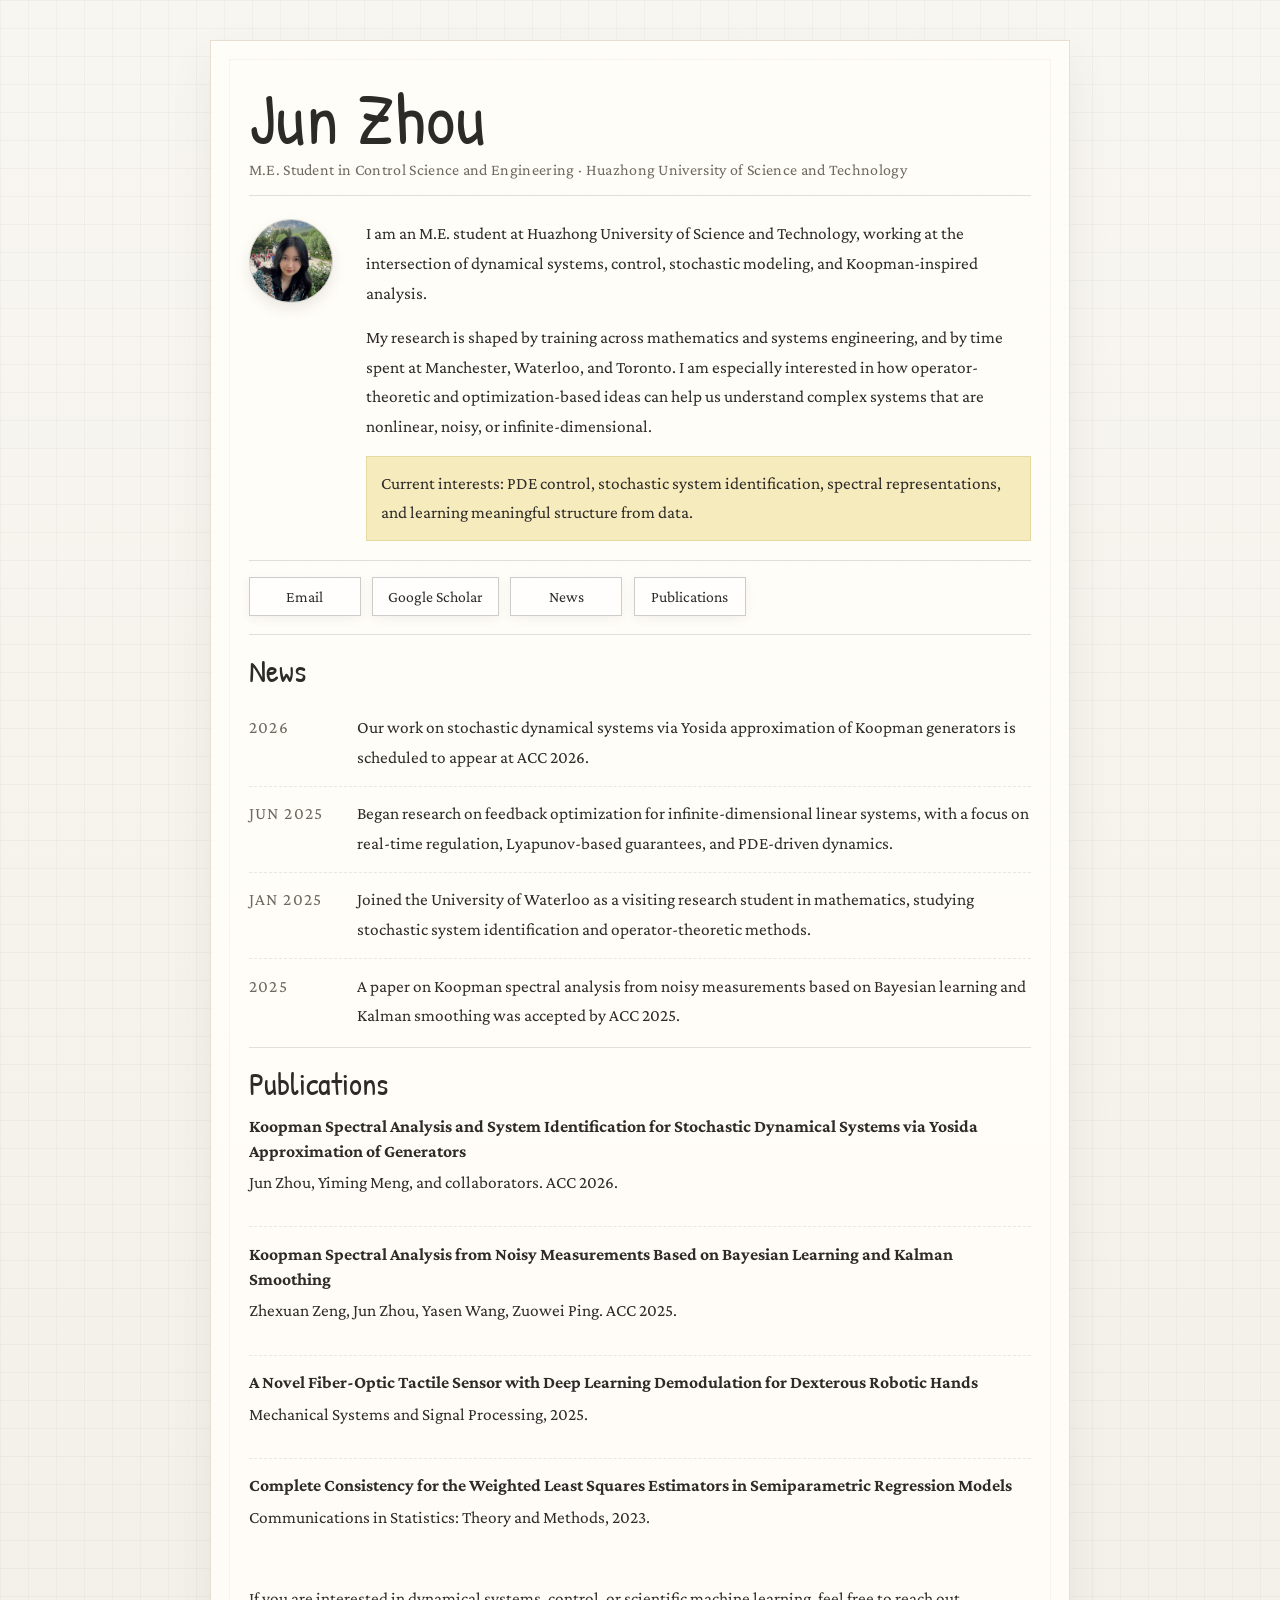
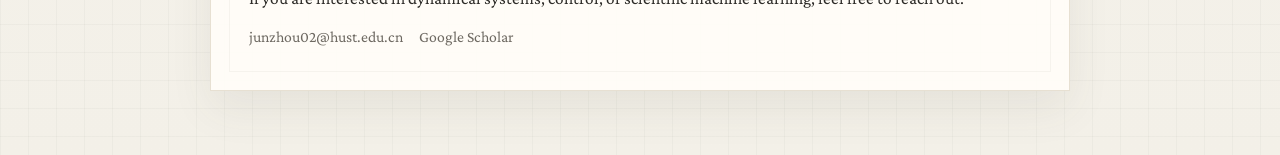
==== index.html @ c7806acb "Replace CV links with Google Scholar" ====
<!DOCTYPE html>
<html lang="en">
  <head>
    <meta charset="UTF-8" />
    <meta name="viewport" content="width=device-width, initial-scale=1.0" />
    <title>Jun Zhou</title>
    <meta
      name="description"
      content="Jun Zhou's academic homepage with a quiet notebook-inspired design."
    />
    <link rel="preconnect" href="https://fonts.googleapis.com" />
    <link rel="preconnect" href="https://fonts.gstatic.com" crossorigin />
    <link
      href="https://fonts.googleapis.com/css2?family=Crimson+Pro:wght@400;500;600;700&family=Patrick+Hand&display=swap"
      rel="stylesheet"
    />
    <link rel="stylesheet" href="./styles.css" />
  </head>
  <body>
    <div class="page-shell">
      <main class="paper">
        <header class="page-header">
          <h1>Jun Zhou</h1>
          <p class="page-subtitle">
            M.E. Student in Control Science and Engineering · Huazhong University
            of Science and Technology
          </p>
        </header>

        <section class="intro-section">
          <div class="portrait-column">
            <img class="portrait" src="./assets/xiaobao.png" alt="Portrait of Jun Zhou" />
          </div>

          <div class="intro-column">
            <p>
              I am an M.E. student at Huazhong University of Science and
              Technology, working at the intersection of dynamical systems,
              control, stochastic modeling, and Koopman-inspired analysis.
            </p>
            <p>
              My research is shaped by training across mathematics and systems
              engineering, and by time spent at Manchester, Waterloo, and
              Toronto. I am especially interested in how operator-theoretic and
              optimization-based ideas can help us understand complex systems
              that are nonlinear, noisy, or infinite-dimensional.
            </p>
            <div class="highlight-box">
              <p>
                Current interests: PDE control, stochastic system
                identification, spectral representations, and learning
                meaningful structure from data.
              </p>
            </div>
          </div>
        </section>

        <section class="button-section" aria-label="Quick links">
          <a class="link-button" href="mailto:junzhou02@hust.edu.cn">Email</a>
          <a
            class="link-button"
            href="https://scholar.google.com/scholar?q=Jun+Zhou+Koopman+Huazhong+University+of+Science+and+Technology"
            target="_blank"
            rel="noreferrer"
          >
            Google Scholar
          </a>
          <a class="link-button" href="#news">News</a>
          <a class="link-button" href="#publications">Publications</a>
        </section>

        <section class="content-section" id="news">
          <div class="section-heading">
            <h2>News</h2>
          </div>
          <div class="section-body news-list">
            <article class="news-item">
              <p class="news-date">2026</p>
              <div class="news-content">
                <p>
                  Our work on stochastic dynamical systems via Yosida
                  approximation of Koopman generators is scheduled to appear at
                  ACC 2026.
                </p>
              </div>
            </article>
            <article class="news-item">
              <p class="news-date">Jun 2025</p>
              <div class="news-content">
                <p>
                  Began research on feedback optimization for
                  infinite-dimensional linear systems, with a focus on
                  real-time regulation, Lyapunov-based guarantees, and
                  PDE-driven dynamics.
                </p>
              </div>
            </article>
            <article class="news-item">
              <p class="news-date">Jan 2025</p>
              <div class="news-content">
                <p>
                  Joined the University of Waterloo as a visiting research
                  student in mathematics, studying stochastic system
                  identification and operator-theoretic methods.
                </p>
              </div>
            </article>
            <article class="news-item">
              <p class="news-date">2025</p>
              <div class="news-content">
                <p>
                  A paper on Koopman spectral analysis from noisy measurements
                  based on Bayesian learning and Kalman smoothing was accepted
                  by ACC 2025.
                </p>
              </div>
            </article>
          </div>
        </section>

        <section class="content-section" id="publications">
          <div class="section-heading">
            <h2>Publications</h2>
          </div>
          <div class="section-body publications-list">
            <article class="publication-item">
              <h3>
                Koopman Spectral Analysis and System Identification for
                Stochastic Dynamical Systems via Yosida Approximation of
                Generators
              </h3>
              <p>Jun Zhou, Yiming Meng, and collaborators. ACC 2026.</p>
            </article>
            <article class="publication-item">
              <h3>
                Koopman Spectral Analysis from Noisy Measurements Based on
                Bayesian Learning and Kalman Smoothing
              </h3>
              <p>Zhexuan Zeng, Jun Zhou, Yasen Wang, Zuowei Ping. ACC 2025.</p>
            </article>
            <article class="publication-item">
              <h3>
                A Novel Fiber-Optic Tactile Sensor with Deep Learning
                Demodulation for Dexterous Robotic Hands
              </h3>
              <p>Mechanical Systems and Signal Processing, 2025.</p>
            </article>
            <article class="publication-item">
              <h3>
                Complete Consistency for the Weighted Least Squares Estimators
                in Semiparametric Regression Models
              </h3>
              <p>Communications in Statistics: Theory and Methods, 2023.</p>
            </article>
          </div>
        </section>

        <footer class="page-footer">
          <p>
            If you are interested in dynamical systems, control, or scientific
            machine learning, feel free to reach out.
          </p>
          <div class="footer-links">
            <a href="mailto:junzhou02@hust.edu.cn">junzhou02@hust.edu.cn</a>
            <a
              href="https://scholar.google.com/scholar?q=Jun+Zhou+Koopman+Huazhong+University+of+Science+and+Technology"
              target="_blank"
              rel="noreferrer"
            >
              Google Scholar
            </a>
          </div>
        </footer>
      </main>
    </div>
  </body>
</html>
---- styles.css ----
:root {
  --bg: #f5f3ed;
  --paper: rgba(255, 253, 248, 0.93);
  --paper-edge: #e7e0d2;
  --ink: #2d2b28;
  --muted: #6e6962;
  --line: rgba(45, 43, 40, 0.14);
  --line-soft: rgba(45, 43, 40, 0.1);
  --highlight: rgba(241, 225, 153, 0.62);
  --highlight-border: rgba(188, 171, 101, 0.3);
  --shadow: 0 18px 40px rgba(80, 74, 60, 0.08);
}

* {
  box-sizing: border-box;
}

body {
  margin: 0;
  font-family: "Crimson Pro", Georgia, serif;
  color: var(--ink);
  background:
    linear-gradient(rgba(60, 58, 54, 0.035) 1px, transparent 1px),
    linear-gradient(90deg, rgba(60, 58, 54, 0.035) 1px, transparent 1px),
    linear-gradient(180deg, #f8f6f1 0%, #f3f0e8 100%);
  background-size: 28px 28px, 28px 28px, 100% 100%;
}

body::before {
  content: "";
  position: fixed;
  inset: 0;
  pointer-events: none;
  opacity: 0.1;
  background-image:
    radial-gradient(circle at 20% 18%, rgba(0, 0, 0, 0.06) 0.04rem, transparent 0.08rem),
    radial-gradient(circle at 68% 62%, rgba(0, 0, 0, 0.04) 0.04rem, transparent 0.08rem);
  background-size: 11rem 11rem, 13rem 13rem;
}

a {
  color: inherit;
  text-decoration: none;
}

.page-shell {
  min-height: 100vh;
  padding: 2.5rem 1rem 4rem;
}

.paper {
  width: min(860px, 100%);
  margin: 0 auto;
  padding: 2.7rem 2.35rem 2.8rem;
  background: var(--paper);
  border: 1px solid var(--paper-edge);
  box-shadow: var(--shadow);
  position: relative;
}

.paper::before {
  content: "";
  position: absolute;
  inset: 18px;
  border: 1px solid rgba(45, 43, 40, 0.045);
  pointer-events: none;
}

.page-header {
  padding-bottom: 1.05rem;
  border-bottom: 1px solid var(--line);
}

.page-header h1 {
  margin: 0;
  font-family: "Patrick Hand", cursive;
  font-size: clamp(3.2rem, 10vw, 4.5rem);
  font-weight: 400;
  line-height: 0.95;
  letter-spacing: 0.01em;
}

.page-subtitle {
  margin: 0.55rem 0 0;
  font-size: 1rem;
  color: var(--muted);
  letter-spacing: 0.02em;
}

.intro-section {
  display: grid;
  grid-template-columns: 96px minmax(0, 1fr);
  gap: 1.35rem;
  padding: 1.45rem 0 1.2rem;
  border-bottom: 1px solid var(--line);
}

.portrait {
  width: 84px;
  height: 84px;
  display: block;
  object-fit: cover;
  border-radius: 50%;
  border: 1px solid rgba(45, 43, 40, 0.22);
  box-shadow: 0 6px 14px rgba(45, 43, 40, 0.1);
}

.intro-column p,
.section-body p,
.page-footer p {
  margin: 0 0 0.9rem;
  font-size: 1.08rem;
  line-height: 1.72;
}

.highlight-box {
  margin-top: 0.5rem;
  padding: 0.72rem 0.88rem;
  background: var(--highlight);
  border: 1px solid var(--highlight-border);
}

.highlight-box p {
  margin: 0;
}

.button-section {
  display: flex;
  flex-wrap: wrap;
  gap: 0.7rem;
  padding: 1rem 0 1.15rem;
  border-bottom: 1px solid var(--line);
}

.link-button {
  display: inline-flex;
  align-items: center;
  justify-content: center;
  min-width: 112px;
  padding: 0.62rem 0.95rem;
  border: 1px solid rgba(45, 43, 40, 0.24);
  background: rgba(255, 255, 255, 0.72);
  box-shadow: 0 3px 10px rgba(45, 43, 40, 0.06);
  font-size: 0.98rem;
  transition: transform 140ms ease, background-color 140ms ease;
}

.link-button:hover {
  background: rgba(255, 255, 255, 0.95);
  transform: translateY(-1px);
}

.content-section {
  padding: 1.25rem 0 0.2rem;
  border-bottom: 1px solid var(--line);
}

.content-section:last-of-type {
  border-bottom: 0;
}

.section-heading {
  margin-bottom: 0.85rem;
}

.section-heading h2 {
  margin: 0;
  font-family: "Patrick Hand", cursive;
  font-size: 2rem;
  font-weight: 400;
  line-height: 1;
}

.section-body {
  padding-left: 0;
}

.news-list {
  display: grid;
}

.news-item {
  display: grid;
  grid-template-columns: 92px minmax(0, 1fr);
  gap: 1.05rem;
  padding: 0.8rem 0;
  border-bottom: 1px dashed var(--line-soft);
}

.news-item:last-child {
  border-bottom: 0;
}

.news-date {
  margin: 0;
  font-size: 0.94rem;
  letter-spacing: 0.08em;
  text-transform: uppercase;
  color: var(--muted);
}

.news-content p {
  margin: 0;
}

.publications-list {
  display: grid;
}

.publication-item {
  padding: 0 0 0.9rem;
  margin-bottom: 0.9rem;
  border-bottom: 1px dashed var(--line-soft);
}

.publication-item:last-child {
  margin-bottom: 0;
  border-bottom: 0;
}

.publication-item h3 {
  margin: 0 0 0.28rem;
  font-size: 1.1rem;
  line-height: 1.42;
}

.page-footer {
  padding-top: 1.2rem;
}

.footer-links {
  display: flex;
  flex-wrap: wrap;
  gap: 1rem;
  font-size: 0.98rem;
  color: var(--muted);
}

.footer-links a:hover {
  text-decoration: underline;
}

@media (max-width: 720px) {
  .paper {
    padding: 1.55rem 1.1rem 1.9rem;
  }

  .intro-section,
  .news-item {
    grid-template-columns: 1fr;
    gap: 0.45rem;
  }

  .portrait {
    width: 78px;
    height: 78px;
  }
}
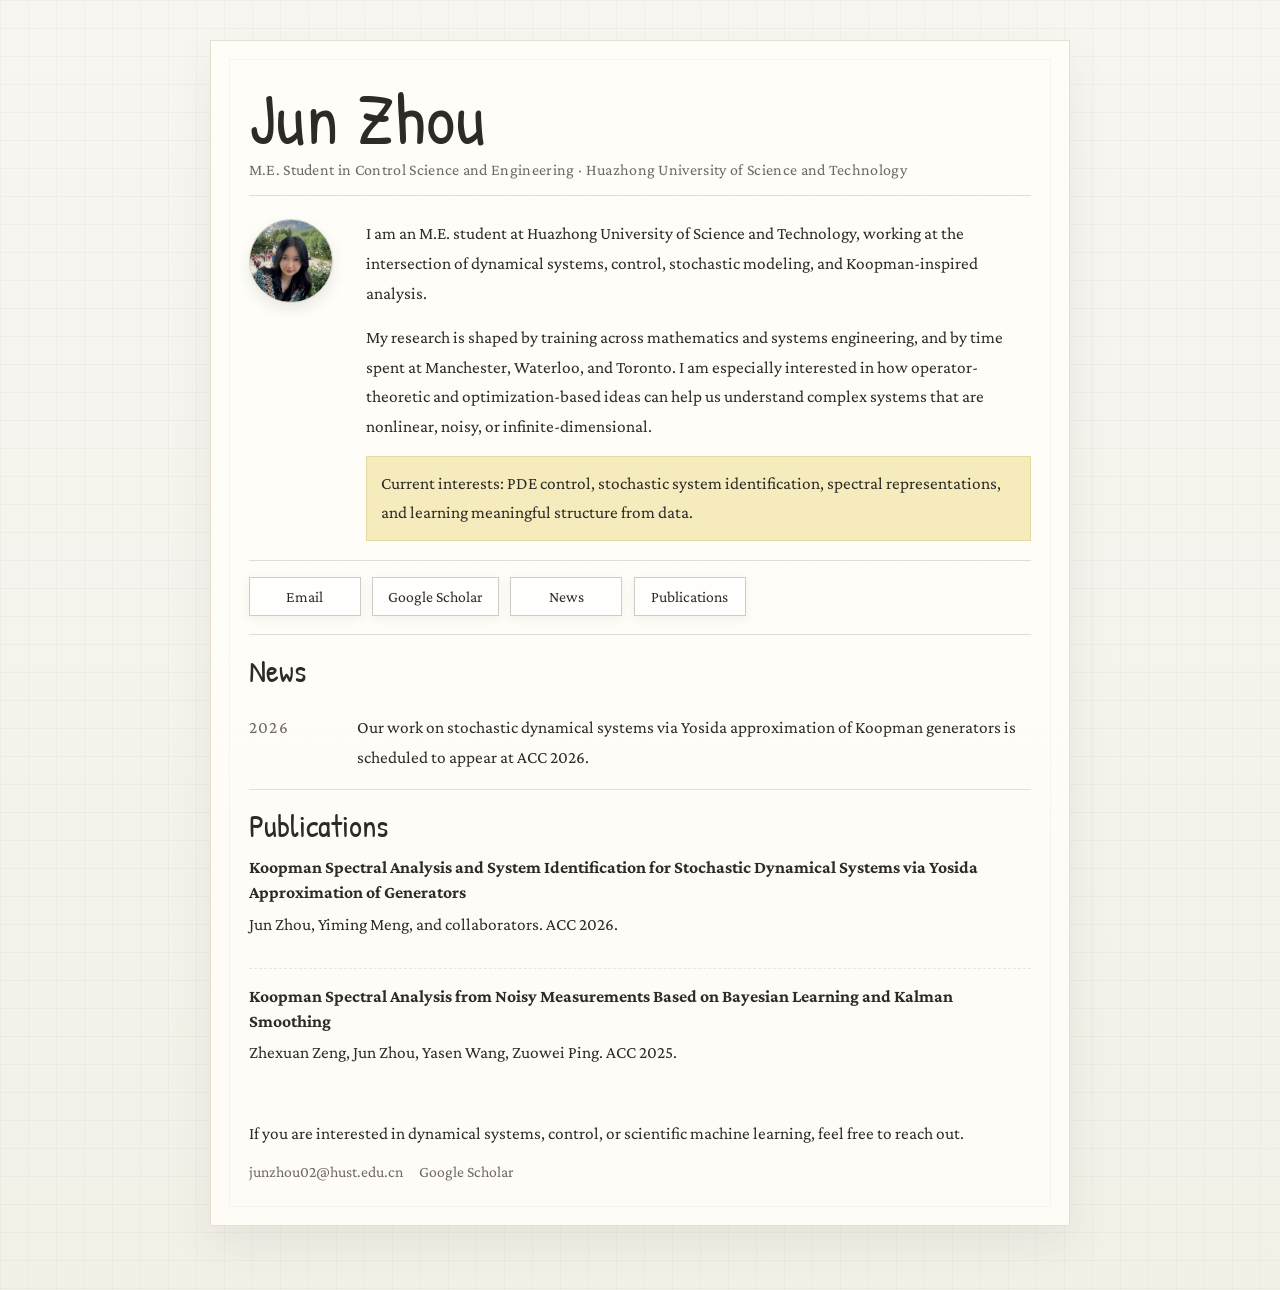
==== commit 696739c4: "Trim homepage content and use exact Scholar link" ====
--- a/index.html
+++ b/index.html
@@ -59,7 +59,7 @@
           <a class="link-button" href="mailto:junzhou02@hust.edu.cn">Email</a>
           <a
             class="link-button"
-            href="https://scholar.google.com/scholar?q=Jun+Zhou+Koopman+Huazhong+University+of+Science+and+Technology"
+            href="https://scholar.google.com/citations?user=ydl2Me7IHVMC&hl=zh-CN"
             target="_blank"
             rel="noreferrer"
           >
@@ -81,37 +81,6 @@
                   Our work on stochastic dynamical systems via Yosida
                   approximation of Koopman generators is scheduled to appear at
                   ACC 2026.
-                </p>
-              </div>
-            </article>
-            <article class="news-item">
-              <p class="news-date">Jun 2025</p>
-              <div class="news-content">
-                <p>
-                  Began research on feedback optimization for
-                  infinite-dimensional linear systems, with a focus on
-                  real-time regulation, Lyapunov-based guarantees, and
-                  PDE-driven dynamics.
-                </p>
-              </div>
-            </article>
-            <article class="news-item">
-              <p class="news-date">Jan 2025</p>
-              <div class="news-content">
-                <p>
-                  Joined the University of Waterloo as a visiting research
-                  student in mathematics, studying stochastic system
-                  identification and operator-theoretic methods.
-                </p>
-              </div>
-            </article>
-            <article class="news-item">
-              <p class="news-date">2025</p>
-              <div class="news-content">
-                <p>
-                  A paper on Koopman spectral analysis from noisy measurements
-                  based on Bayesian learning and Kalman smoothing was accepted
-                  by ACC 2025.
                 </p>
               </div>
             </article>
@@ -138,20 +107,6 @@
               </h3>
               <p>Zhexuan Zeng, Jun Zhou, Yasen Wang, Zuowei Ping. ACC 2025.</p>
             </article>
-            <article class="publication-item">
-              <h3>
-                A Novel Fiber-Optic Tactile Sensor with Deep Learning
-                Demodulation for Dexterous Robotic Hands
-              </h3>
-              <p>Mechanical Systems and Signal Processing, 2025.</p>
-            </article>
-            <article class="publication-item">
-              <h3>
-                Complete Consistency for the Weighted Least Squares Estimators
-                in Semiparametric Regression Models
-              </h3>
-              <p>Communications in Statistics: Theory and Methods, 2023.</p>
-            </article>
           </div>
         </section>
 
@@ -163,7 +118,7 @@
           <div class="footer-links">
             <a href="mailto:junzhou02@hust.edu.cn">junzhou02@hust.edu.cn</a>
             <a
-              href="https://scholar.google.com/scholar?q=Jun+Zhou+Koopman+Huazhong+University+of+Science+and+Technology"
+              href="https://scholar.google.com/citations?user=ydl2Me7IHVMC&hl=zh-CN"
               target="_blank"
               rel="noreferrer"
             >
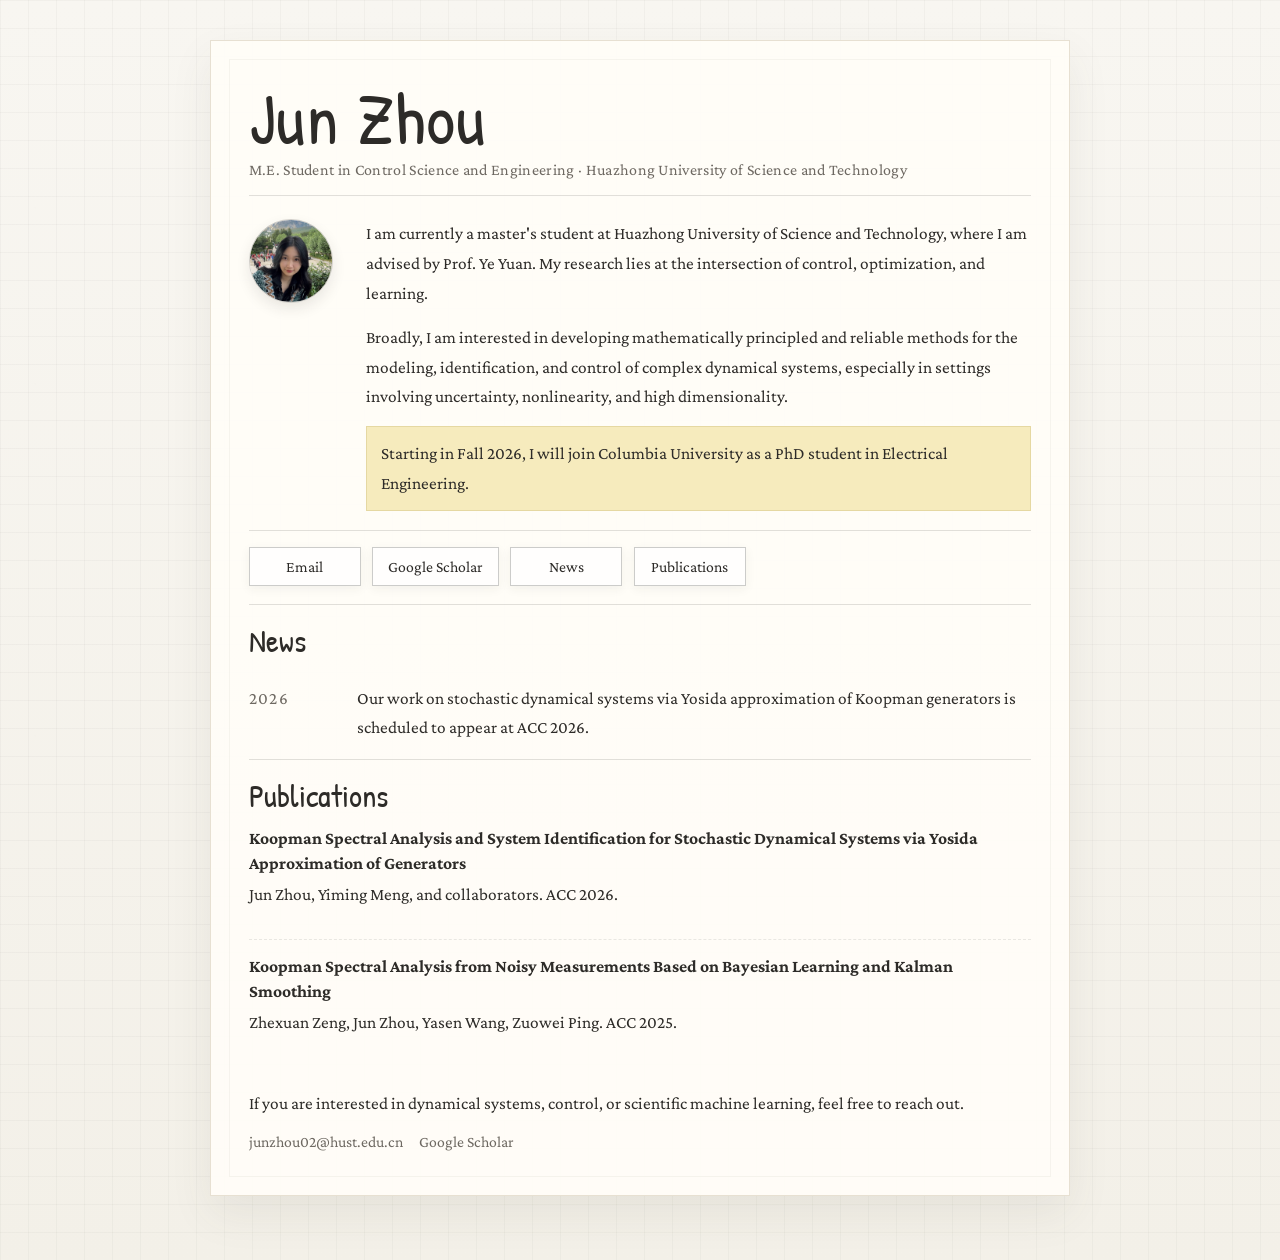
==== commit e5cbdf4b: "Refine homepage biography" ====
--- a/index.html
+++ b/index.html
@@ -34,22 +34,21 @@
 
           <div class="intro-column">
             <p>
-              I am an M.E. student at Huazhong University of Science and
-              Technology, working at the intersection of dynamical systems,
-              control, stochastic modeling, and Koopman-inspired analysis.
+              I am currently a master's student at Huazhong University of
+              Science and Technology, where I am advised by Prof. Ye Yuan. My
+              research lies at the intersection of control, optimization, and
+              learning.
             </p>
             <p>
-              My research is shaped by training across mathematics and systems
-              engineering, and by time spent at Manchester, Waterloo, and
-              Toronto. I am especially interested in how operator-theoretic and
-              optimization-based ideas can help us understand complex systems
-              that are nonlinear, noisy, or infinite-dimensional.
+              Broadly, I am interested in developing mathematically principled
+              and reliable methods for the modeling, identification, and
+              control of complex dynamical systems, especially in settings
+              involving uncertainty, nonlinearity, and high dimensionality.
             </p>
             <div class="highlight-box">
               <p>
-                Current interests: PDE control, stochastic system
-                identification, spectral representations, and learning
-                meaningful structure from data.
+                Starting in Fall 2026, I will join Columbia University as a
+                PhD student in Electrical Engineering.
               </p>
             </div>
           </div>
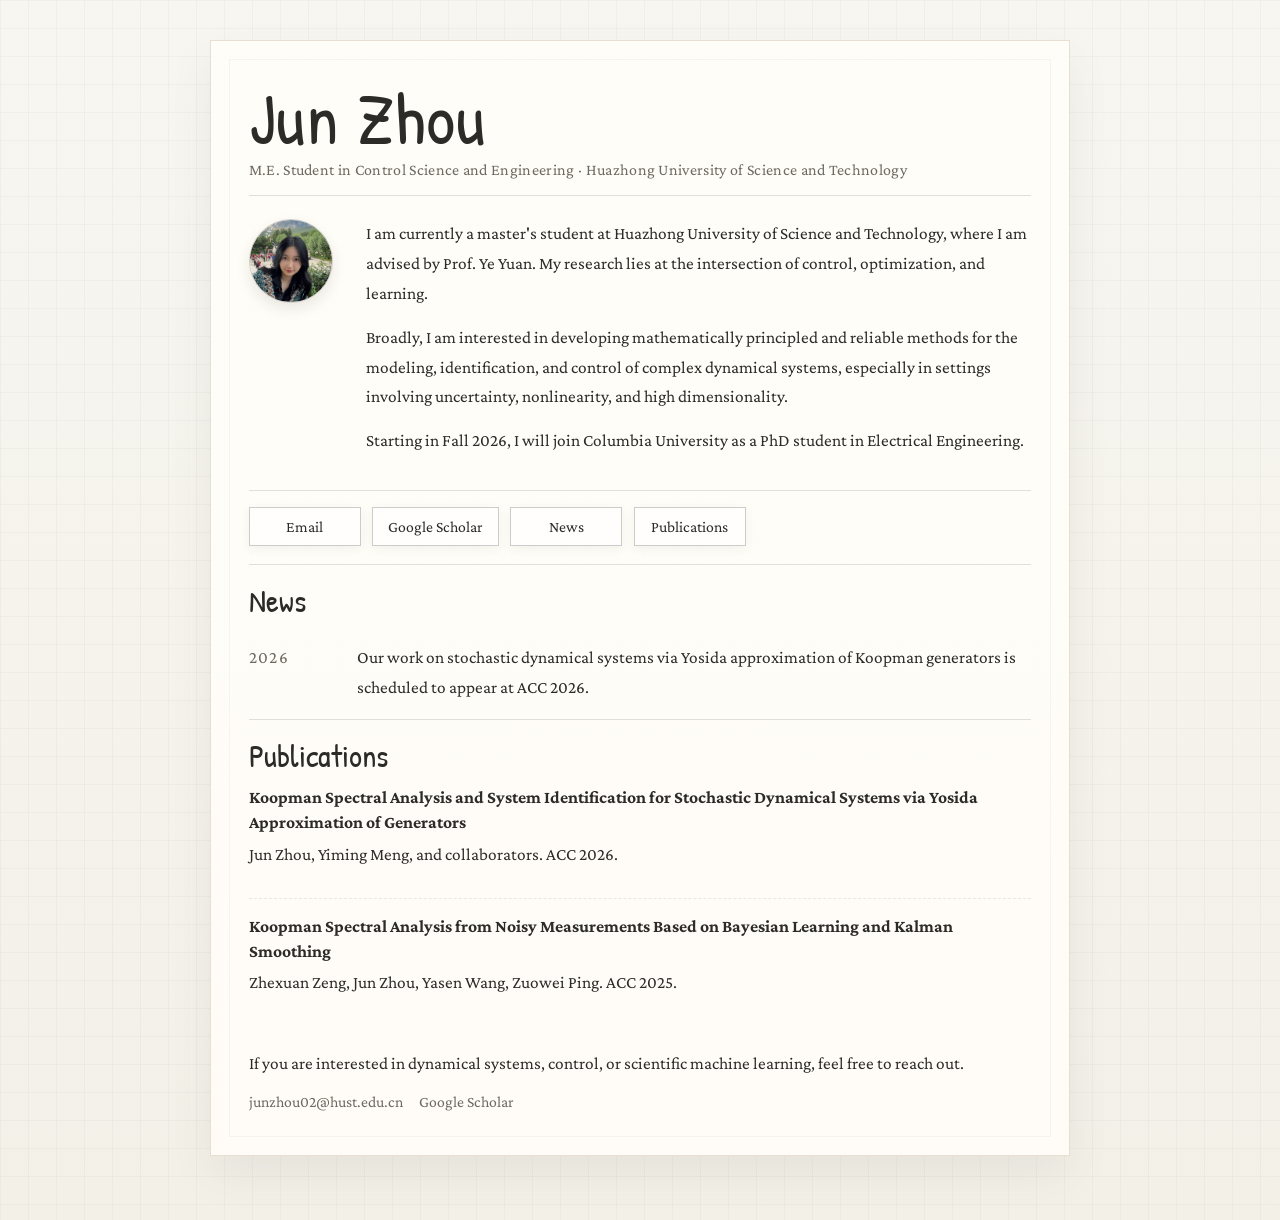
==== commit 4b0356c3: "Remove highlight from Columbia update" ====
--- a/index.html
+++ b/index.html
@@ -45,12 +45,10 @@
               control of complex dynamical systems, especially in settings
               involving uncertainty, nonlinearity, and high dimensionality.
             </p>
-            <div class="highlight-box">
-              <p>
-                Starting in Fall 2026, I will join Columbia University as a
-                PhD student in Electrical Engineering.
-              </p>
-            </div>
+            <p>
+              Starting in Fall 2026, I will join Columbia University as a PhD
+              student in Electrical Engineering.
+            </p>
           </div>
         </section>
 
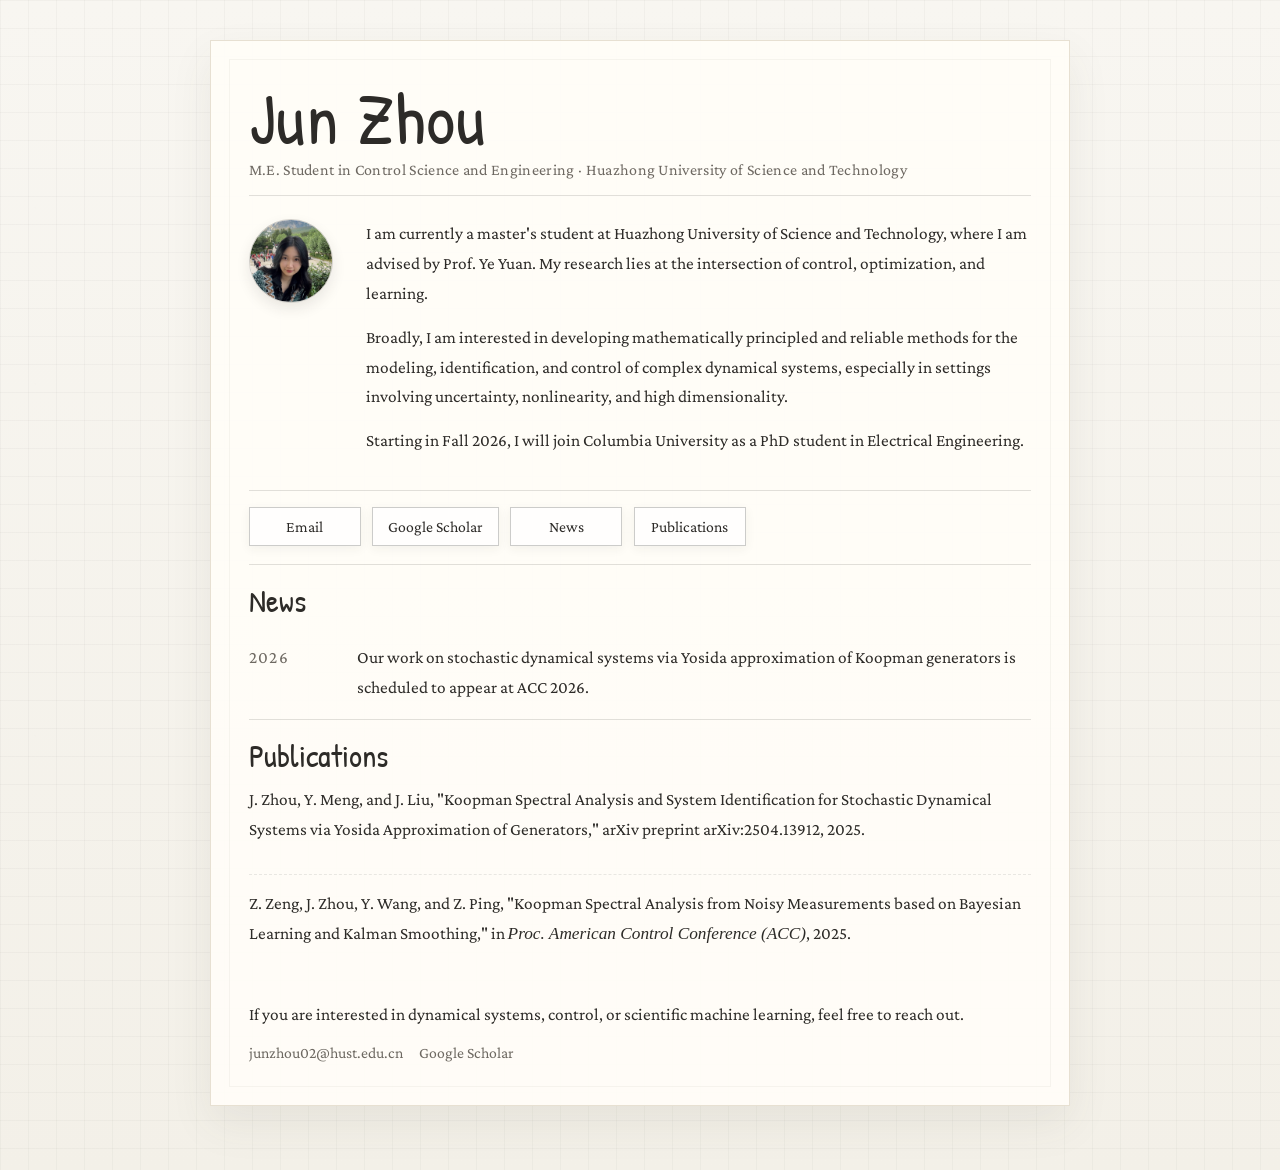
==== commit bcc710eb: "Link publications and format citations" ====
--- a/index.html
+++ b/index.html
@@ -90,19 +90,33 @@
           </div>
           <div class="section-body publications-list">
             <article class="publication-item">
-              <h3>
-                Koopman Spectral Analysis and System Identification for
-                Stochastic Dynamical Systems via Yosida Approximation of
-                Generators
-              </h3>
-              <p>Jun Zhou, Yiming Meng, and collaborators. ACC 2026.</p>
+              <p>
+                J. Zhou, Y. Meng, and J. Liu,
+                <a
+                  href="https://arxiv.org/abs/2504.13912"
+                  target="_blank"
+                  rel="noreferrer"
+                >
+                  "Koopman Spectral Analysis and System Identification for
+                  Stochastic Dynamical Systems via Yosida Approximation of
+                  Generators,"
+                </a>
+                arXiv preprint arXiv:2504.13912, 2025.
+              </p>
             </article>
             <article class="publication-item">
-              <h3>
-                Koopman Spectral Analysis from Noisy Measurements Based on
-                Bayesian Learning and Kalman Smoothing
-              </h3>
-              <p>Zhexuan Zeng, Jun Zhou, Yasen Wang, Zuowei Ping. ACC 2025.</p>
+              <p>
+                Z. Zeng, J. Zhou, Y. Wang, and Z. Ping,
+                <a
+                  href="https://arxiv.org/abs/2410.00703"
+                  target="_blank"
+                  rel="noreferrer"
+                >
+                  "Koopman Spectral Analysis from Noisy Measurements based on
+                  Bayesian Learning and Kalman Smoothing,"
+                </a>
+                in <em>Proc. American Control Conference (ACC)</em>, 2025.
+              </p>
             </article>
           </div>
         </section>
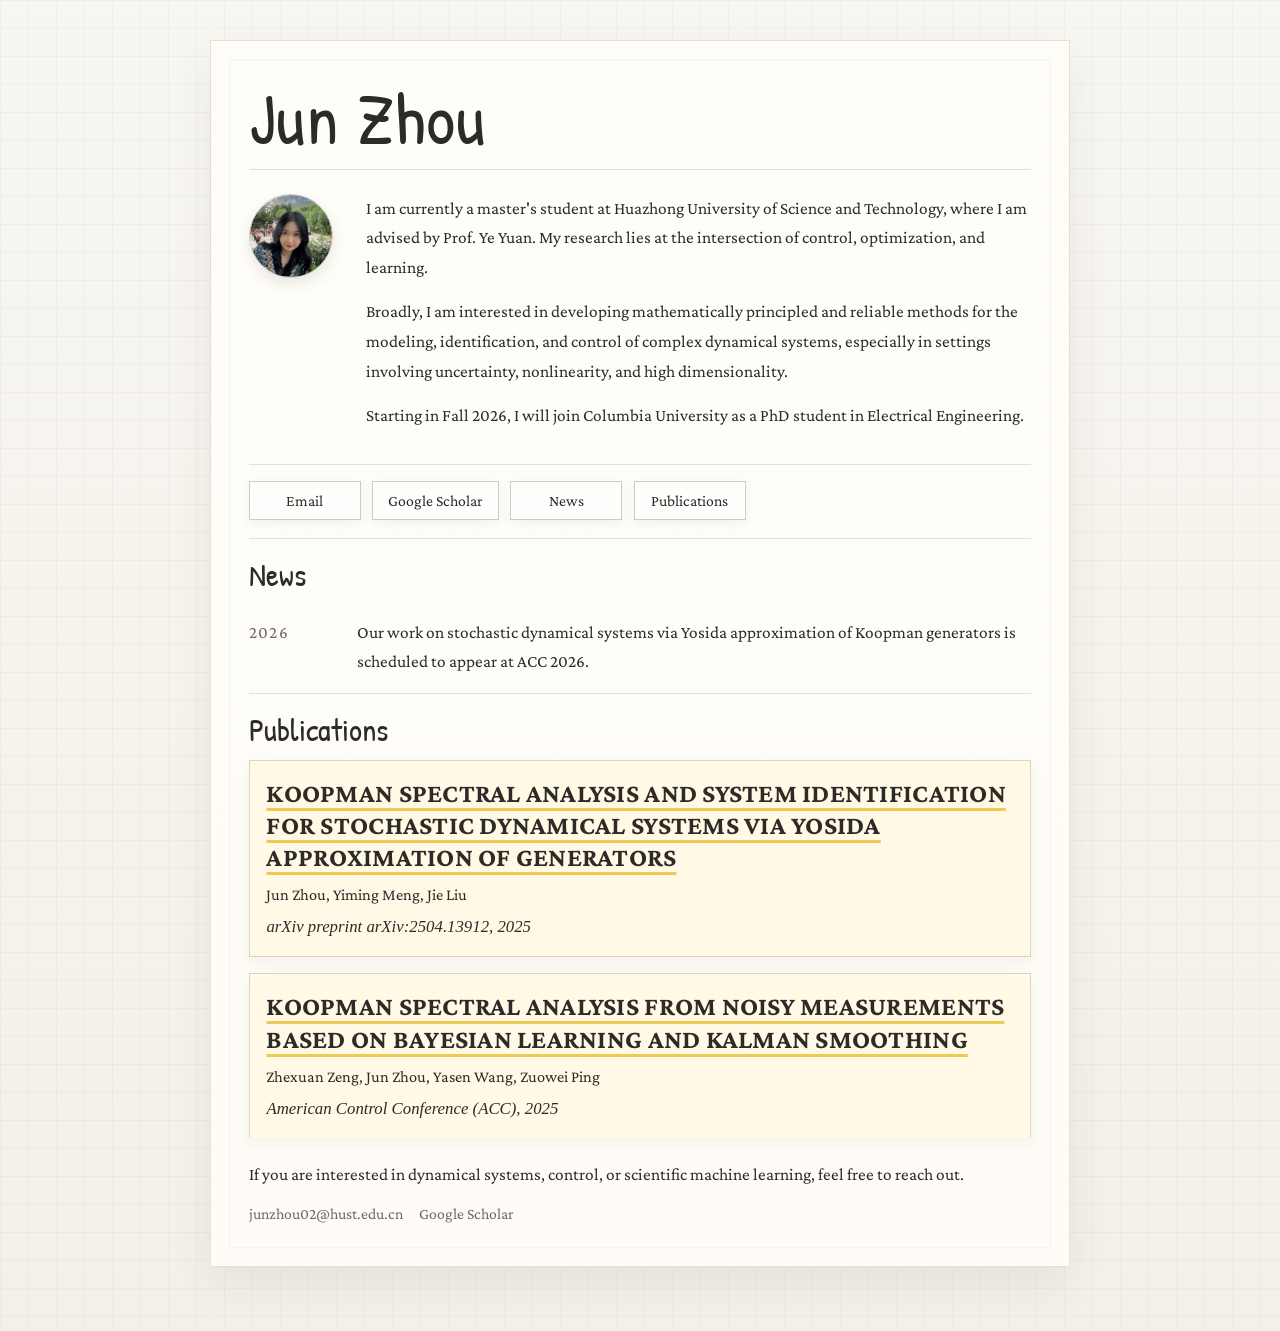
==== commit c070fb36: "Restyle publication cards and remove subtitle" ====
--- a/index.html
+++ b/index.html
@@ -21,10 +21,6 @@
       <main class="paper">
         <header class="page-header">
           <h1>Jun Zhou</h1>
-          <p class="page-subtitle">
-            M.E. Student in Control Science and Engineering · Huazhong University
-            of Science and Technology
-          </p>
         </header>
 
         <section class="intro-section">
@@ -89,35 +85,37 @@
             <h2>Publications</h2>
           </div>
           <div class="section-body publications-list">
-            <article class="publication-item">
-              <p>
-                J. Zhou, Y. Meng, and J. Liu,
-                <a
-                  href="https://arxiv.org/abs/2504.13912"
-                  target="_blank"
-                  rel="noreferrer"
-                >
-                  "Koopman Spectral Analysis and System Identification for
-                  Stochastic Dynamical Systems via Yosida Approximation of
-                  Generators,"
-                </a>
-                arXiv preprint arXiv:2504.13912, 2025.
-              </p>
-            </article>
-            <article class="publication-item">
-              <p>
-                Z. Zeng, J. Zhou, Y. Wang, and Z. Ping,
-                <a
-                  href="https://arxiv.org/abs/2410.00703"
-                  target="_blank"
-                  rel="noreferrer"
-                >
-                  "Koopman Spectral Analysis from Noisy Measurements based on
-                  Bayesian Learning and Kalman Smoothing,"
-                </a>
-                in <em>Proc. American Control Conference (ACC)</em>, 2025.
-              </p>
-            </article>
+            <a
+              class="publication-item publication-card"
+              href="https://arxiv.org/abs/2504.13912"
+              target="_blank"
+              rel="noreferrer"
+            >
+              <span class="publication-title">
+                Koopman Spectral Analysis and System Identification for
+                Stochastic Dynamical Systems via Yosida Approximation of
+                Generators
+              </span>
+              <span class="publication-authors">Jun Zhou, Yiming Meng, Jie Liu</span>
+              <span class="publication-venue">arXiv preprint arXiv:2504.13912, 2025</span>
+            </a>
+            <a
+              class="publication-item publication-card"
+              href="https://arxiv.org/abs/2410.00703"
+              target="_blank"
+              rel="noreferrer"
+            >
+              <span class="publication-title">
+                Koopman Spectral Analysis from Noisy Measurements based on
+                Bayesian Learning and Kalman Smoothing
+              </span>
+              <span class="publication-authors">
+                Zhexuan Zeng, Jun Zhou, Yasen Wang, Zuowei Ping
+              </span>
+              <span class="publication-venue">
+                American Control Conference (ACC), 2025
+              </span>
+            </a>
           </div>
         </section>
 
--- a/styles.css
+++ b/styles.css
@@ -80,13 +80,6 @@
   letter-spacing: 0.01em;
 }
 
-.page-subtitle {
-  margin: 0.55rem 0 0;
-  font-size: 1rem;
-  color: var(--muted);
-  letter-spacing: 0.02em;
-}
-
 .intro-section {
   display: grid;
   grid-template-columns: 96px minmax(0, 1fr);
@@ -205,12 +198,13 @@
 
 .publications-list {
   display: grid;
+  gap: 1rem;
 }
 
 .publication-item {
-  padding: 0 0 0.9rem;
-  margin-bottom: 0.9rem;
-  border-bottom: 1px dashed var(--line-soft);
+  padding: 0;
+  margin-bottom: 0;
+  border-bottom: 0;
 }
 
 .publication-item:last-child {
@@ -218,10 +212,50 @@
   border-bottom: 0;
 }
 
-.publication-item h3 {
-  margin: 0 0 0.28rem;
-  font-size: 1.1rem;
-  line-height: 1.42;
+.publication-card {
+  display: block;
+  padding: 1rem 1.05rem 1.05rem;
+  border: 1px solid rgba(45, 43, 40, 0.18);
+  background: rgba(255, 249, 223, 0.72);
+  box-shadow: 0 6px 16px rgba(45, 43, 40, 0.05);
+  transition: transform 140ms ease, box-shadow 140ms ease, background-color 140ms ease;
+}
+
+.publication-card:hover {
+  transform: translateY(-2px);
+  box-shadow: 0 10px 22px rgba(45, 43, 40, 0.09);
+  background: rgba(255, 245, 206, 0.9);
+}
+
+.publication-title,
+.publication-authors,
+.publication-venue {
+  display: block;
+}
+
+.publication-title {
+  margin-bottom: 0.55rem;
+  font-size: 1.65rem;
+  font-weight: 700;
+  line-height: 1.22;
+  letter-spacing: 0.01em;
+  text-transform: uppercase;
+  text-decoration: underline;
+  text-decoration-thickness: 0.12em;
+  text-underline-offset: 0.24em;
+  text-decoration-color: rgba(233, 192, 49, 0.8);
+}
+
+.publication-authors {
+  margin-bottom: 0.45rem;
+  font-size: 1.02rem;
+  line-height: 1.55;
+}
+
+.publication-venue {
+  font-size: 1.05rem;
+  line-height: 1.5;
+  font-style: italic;
 }
 
 .page-footer {
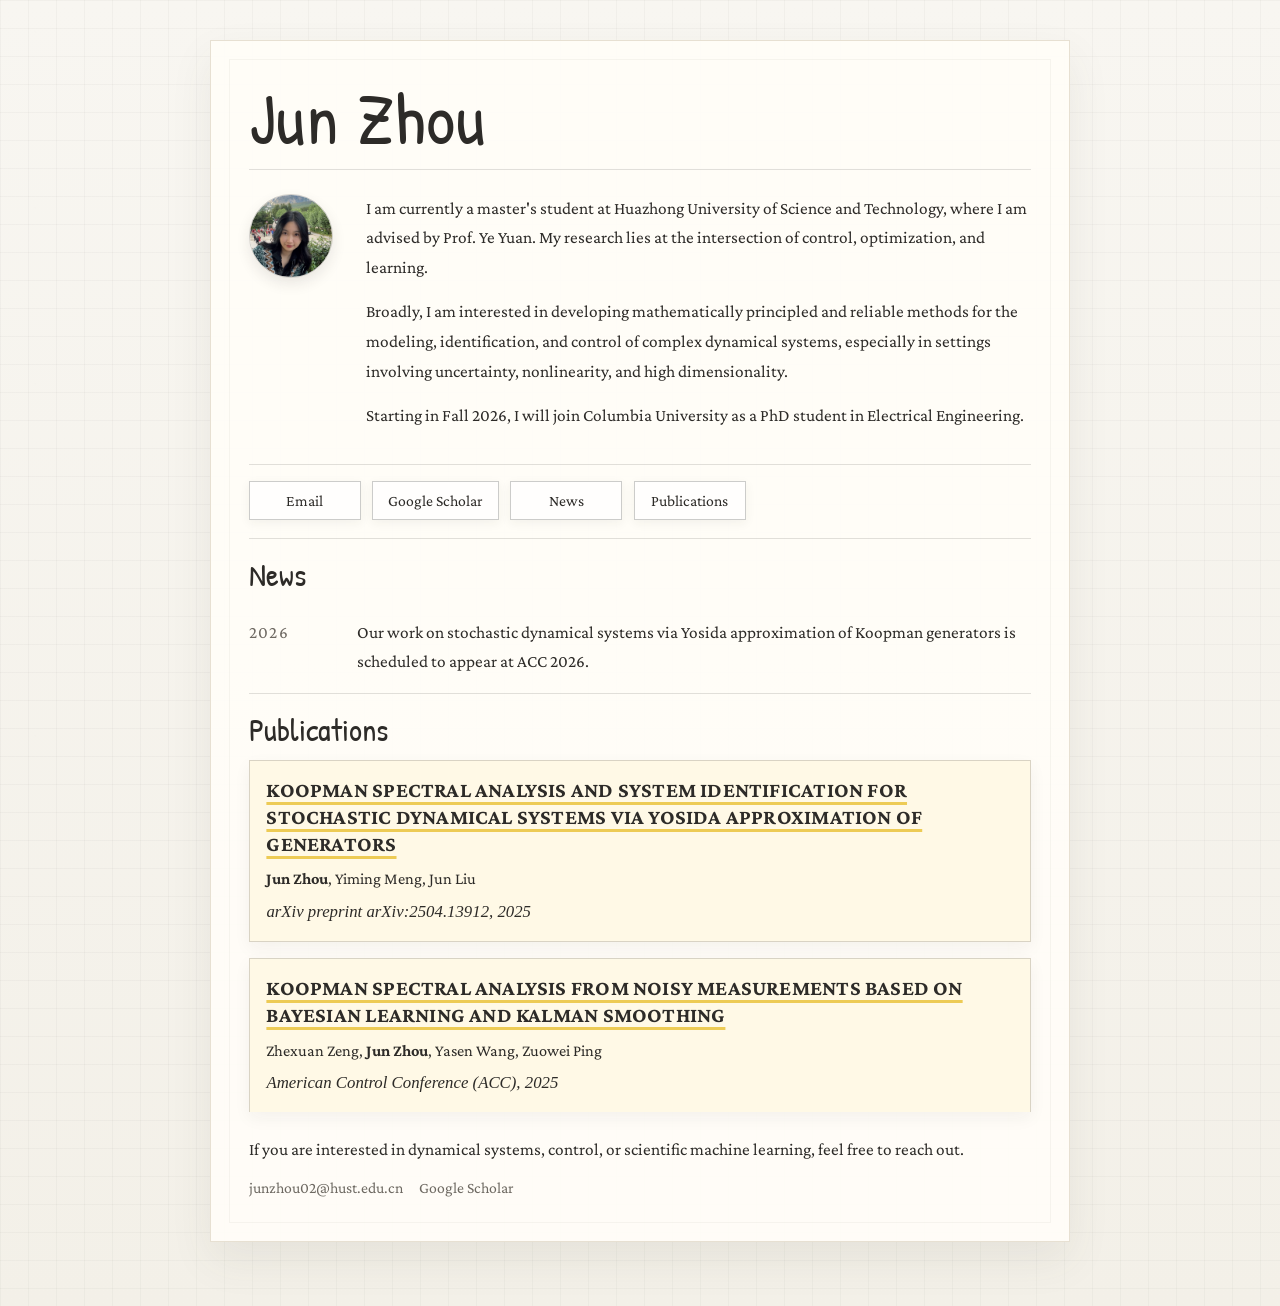
==== commit 4032e970: "Adjust publication typography and authors" ====
--- a/index.html
+++ b/index.html
@@ -96,7 +96,7 @@
                 Stochastic Dynamical Systems via Yosida Approximation of
                 Generators
               </span>
-              <span class="publication-authors">Jun Zhou, Yiming Meng, Jie Liu</span>
+              <span class="publication-authors"><strong>Jun Zhou</strong>, Yiming Meng, Jun Liu</span>
               <span class="publication-venue">arXiv preprint arXiv:2504.13912, 2025</span>
             </a>
             <a
@@ -110,7 +110,7 @@
                 Bayesian Learning and Kalman Smoothing
               </span>
               <span class="publication-authors">
-                Zhexuan Zeng, Jun Zhou, Yasen Wang, Zuowei Ping
+                Zhexuan Zeng, <strong>Jun Zhou</strong>, Yasen Wang, Zuowei Ping
               </span>
               <span class="publication-venue">
                 American Control Conference (ACC), 2025
--- a/styles.css
+++ b/styles.css
@@ -235,9 +235,9 @@
 
 .publication-title {
   margin-bottom: 0.55rem;
-  font-size: 1.65rem;
+  font-size: 1.32rem;
   font-weight: 700;
-  line-height: 1.22;
+  line-height: 1.28;
   letter-spacing: 0.01em;
   text-transform: uppercase;
   text-decoration: underline;
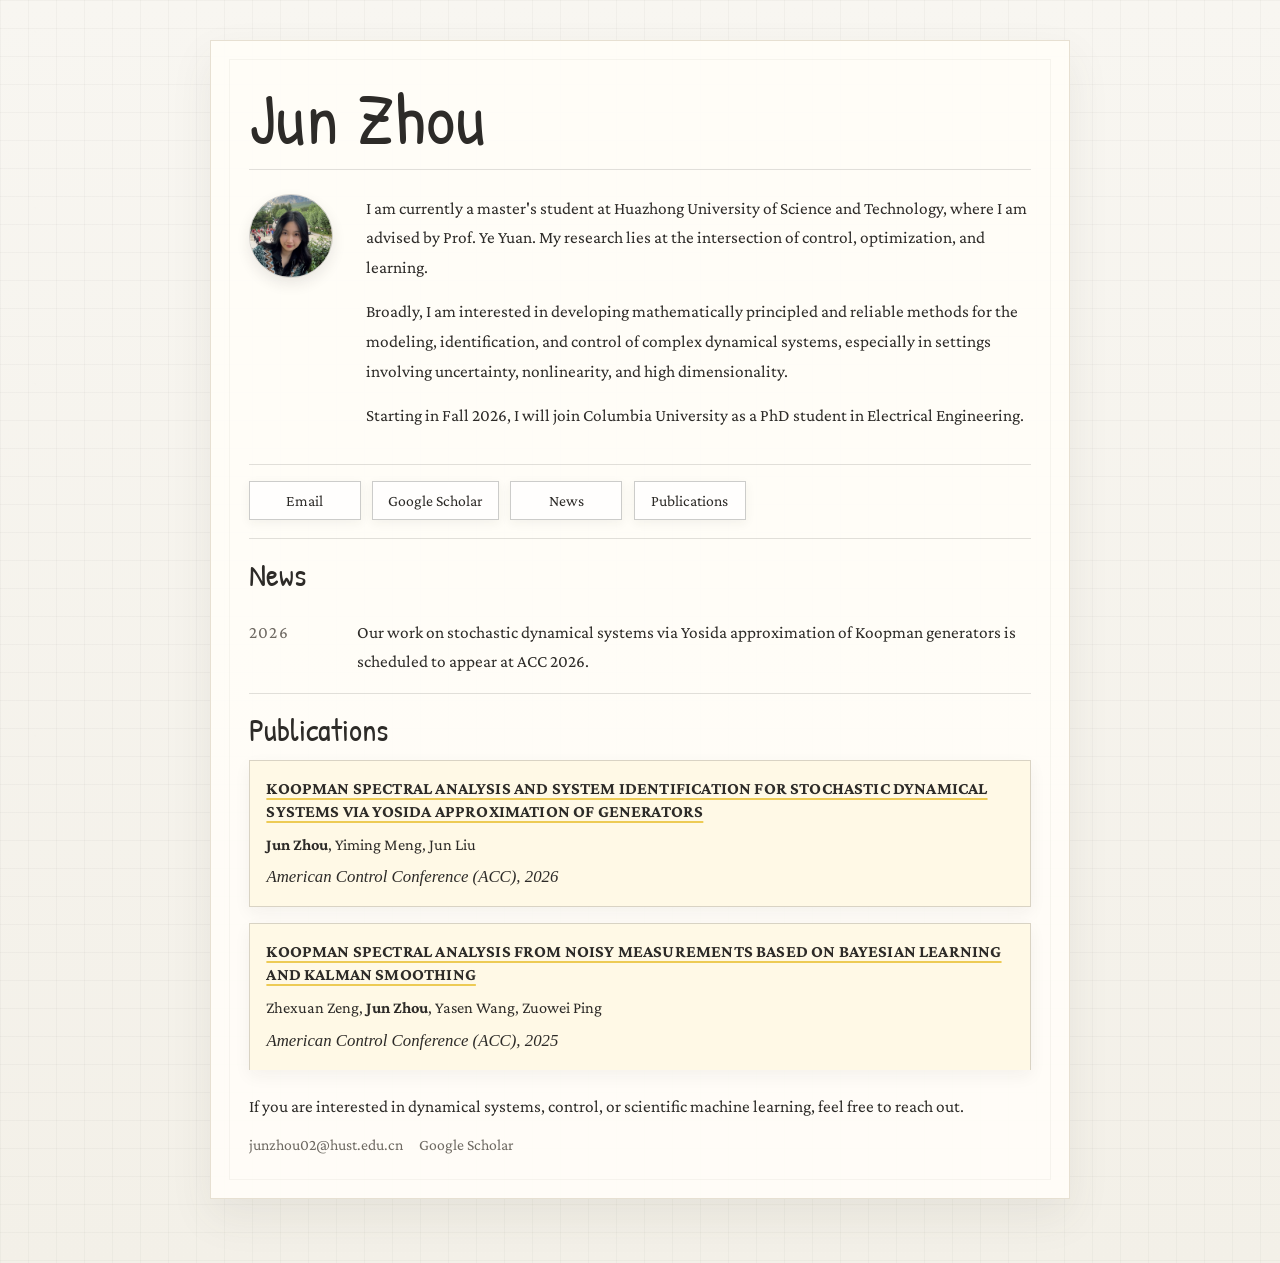
==== commit ff20951b: "Reduce publication title size and update venue" ====
--- a/index.html
+++ b/index.html
@@ -97,7 +97,9 @@
                 Generators
               </span>
               <span class="publication-authors"><strong>Jun Zhou</strong>, Yiming Meng, Jun Liu</span>
-              <span class="publication-venue">arXiv preprint arXiv:2504.13912, 2025</span>
+              <span class="publication-venue">
+                American Control Conference (ACC), 2026
+              </span>
             </a>
             <a
               class="publication-item publication-card"
--- a/styles.css
+++ b/styles.css
@@ -235,9 +235,9 @@
 
 .publication-title {
   margin-bottom: 0.55rem;
-  font-size: 1.32rem;
+  font-size: 1.08rem;
   font-weight: 700;
-  line-height: 1.28;
+  line-height: 1.34;
   letter-spacing: 0.01em;
   text-transform: uppercase;
   text-decoration: underline;
